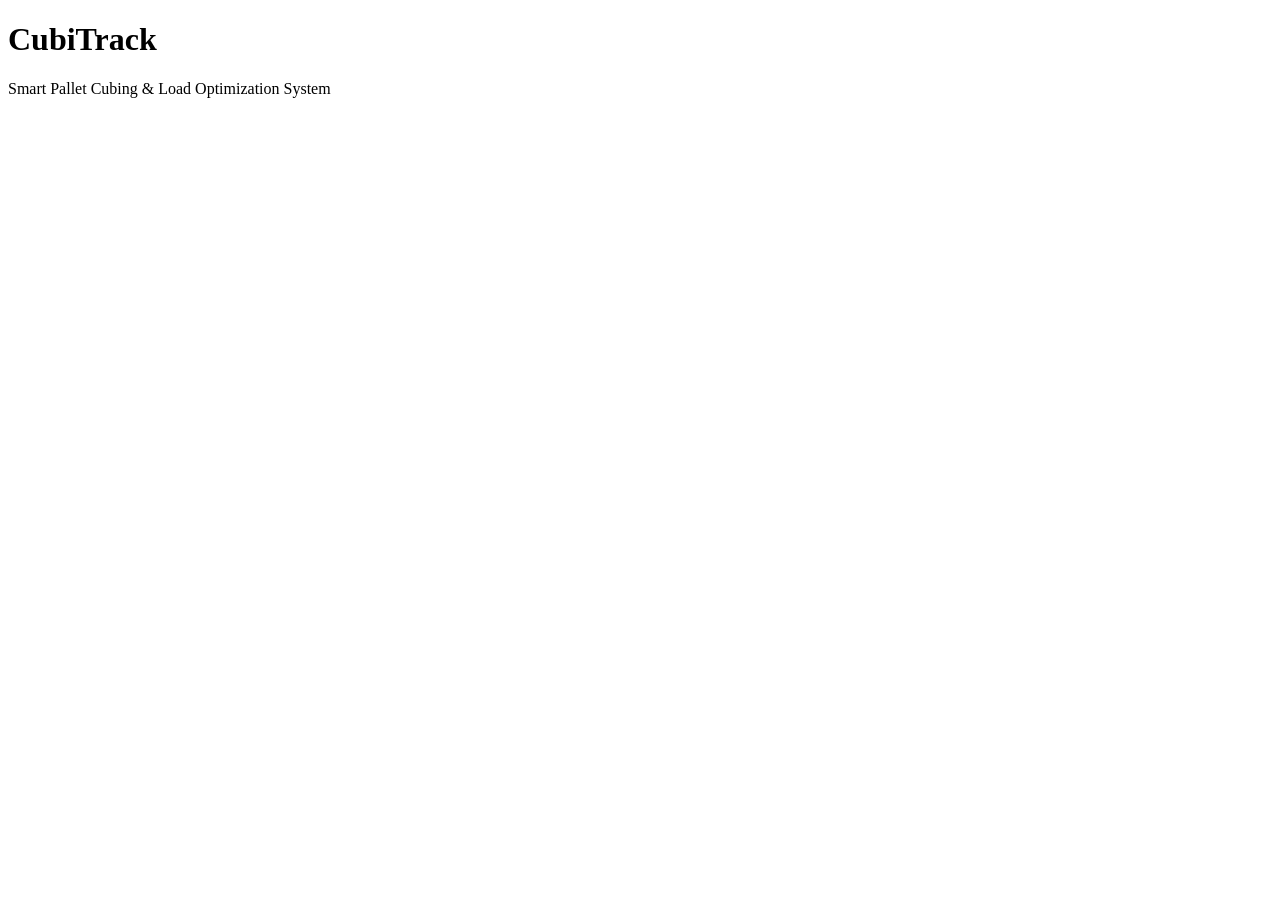
==== index.html @ 2f52f18e "Add initial HTML structure for CubiTrack" ====
<!DOCTYPE html>
<html lang="en">
<head>
    <meta charset="UTF-8">
    <meta name="viewport" content="width=device-width, initial-scale=1.0">
    <title>CubiTrack</title>
</head>


<body>
    <h1>CubiTrack</h1>
    <p>Smart Pallet Cubing & Load Optimization System</p>
</body>
</html>
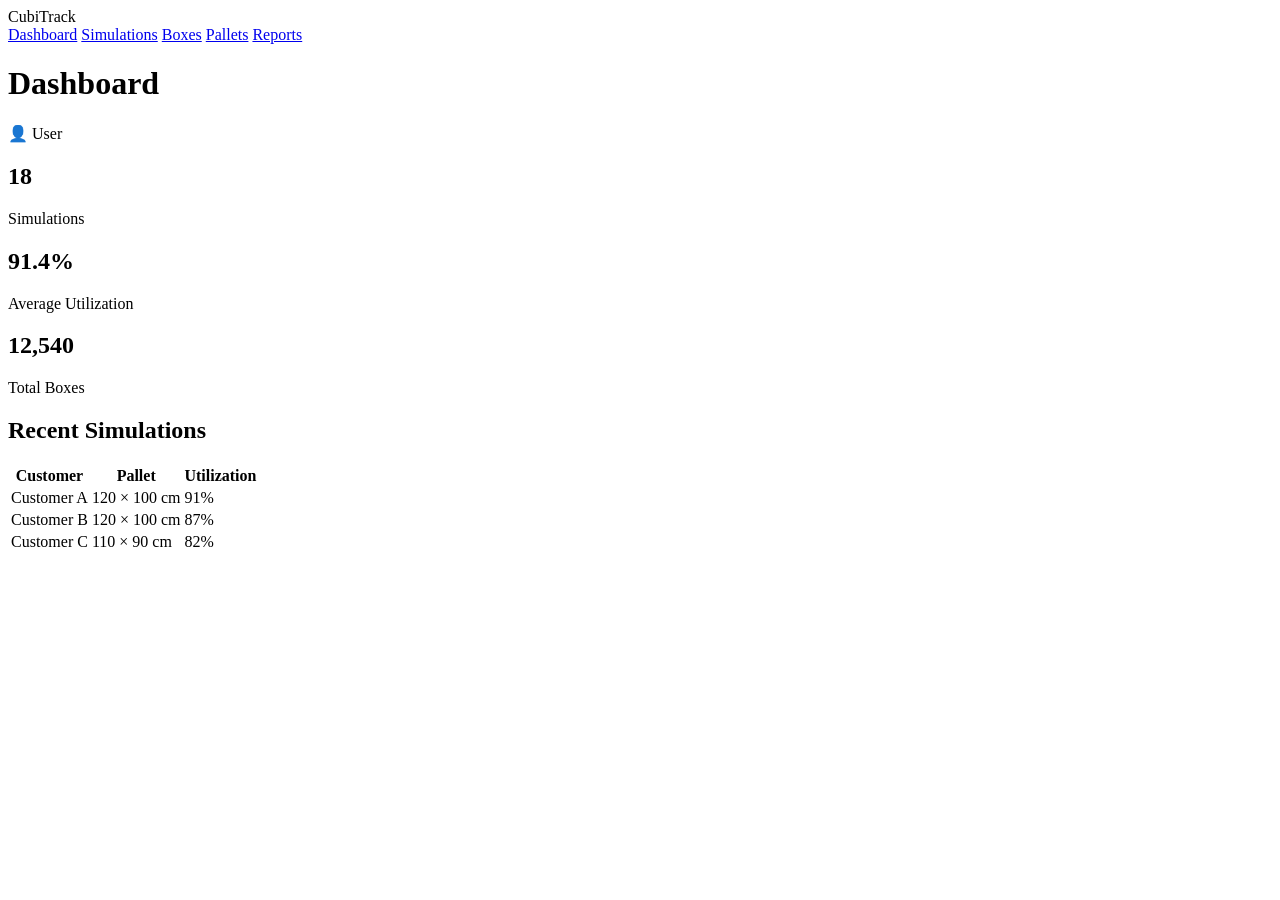
==== commit cdce68aa: "Refactor index.html structure and add sidebar" ====
--- a/index.html
+++ b/index.html
@@ -8,7 +8,109 @@
 
 
 <body>
-    <h1>CubiTrack</h1>
-    <p>Smart Pallet Cubing & Load Optimization System</p>
+    <body>
+
+    <!-- Main application container -->
+    <div class="app">
+
+        <!-- Sidebar -->
+        <aside class="sidebar">
+
+            <div class="logo">
+                CubiTrack
+            </div>
+
+            <nav>
+                <a href="#">Dashboard</a>
+                <a href="#">Simulations</a>
+                <a href="#">Boxes</a>
+                <a href="#">Pallets</a>
+                <a href="#">Reports</a>
+            </nav>
+
+        </aside>
+
+
+        <!-- Main content -->
+        <main class="main-content">
+
+            <header class="topbar">
+
+                <h1>Dashboard</h1>
+
+                <span class="user">
+                    👤 User
+                </span>
+
+            </header>
+
+
+            <!-- Metrics -->
+            <section class="metrics">
+
+                <div class="metric-card">
+                    <h2>18</h2>
+                    <p>Simulations</p>
+                </div>
+
+                <div class="metric-card">
+                    <h2>91.4%</h2>
+                    <p>Average Utilization</p>
+                </div>
+
+                <div class="metric-card">
+                    <h2>12,540</h2>
+                    <p>Total Boxes</p>
+                </div>
+
+            </section>
+
+
+            <!-- Recent simulations -->
+            <section class="simulations">
+
+                <h2>Recent Simulations</h2>
+
+                <table>
+
+                    <thead>
+                        <tr>
+                            <th>Customer</th>
+                            <th>Pallet</th>
+                            <th>Utilization</th>
+                        </tr>
+                    </thead>
+
+                    <tbody>
+
+                        <tr>
+                            <td>Customer A</td>
+                            <td>120 × 100 cm</td>
+                            <td>91%</td>
+                        </tr>
+
+                        <tr>
+                            <td>Customer B</td>
+                            <td>120 × 100 cm</td>
+                            <td>87%</td>
+                        </tr>
+
+                        <tr>
+                            <td>Customer C</td>
+                            <td>110 × 90 cm</td>
+                            <td>82%</td>
+                        </tr>
+
+                    </tbody>
+
+                </table>
+
+            </section>
+
+        </main>
+
+    </div>
+
+</body>
 </body>
 </html>
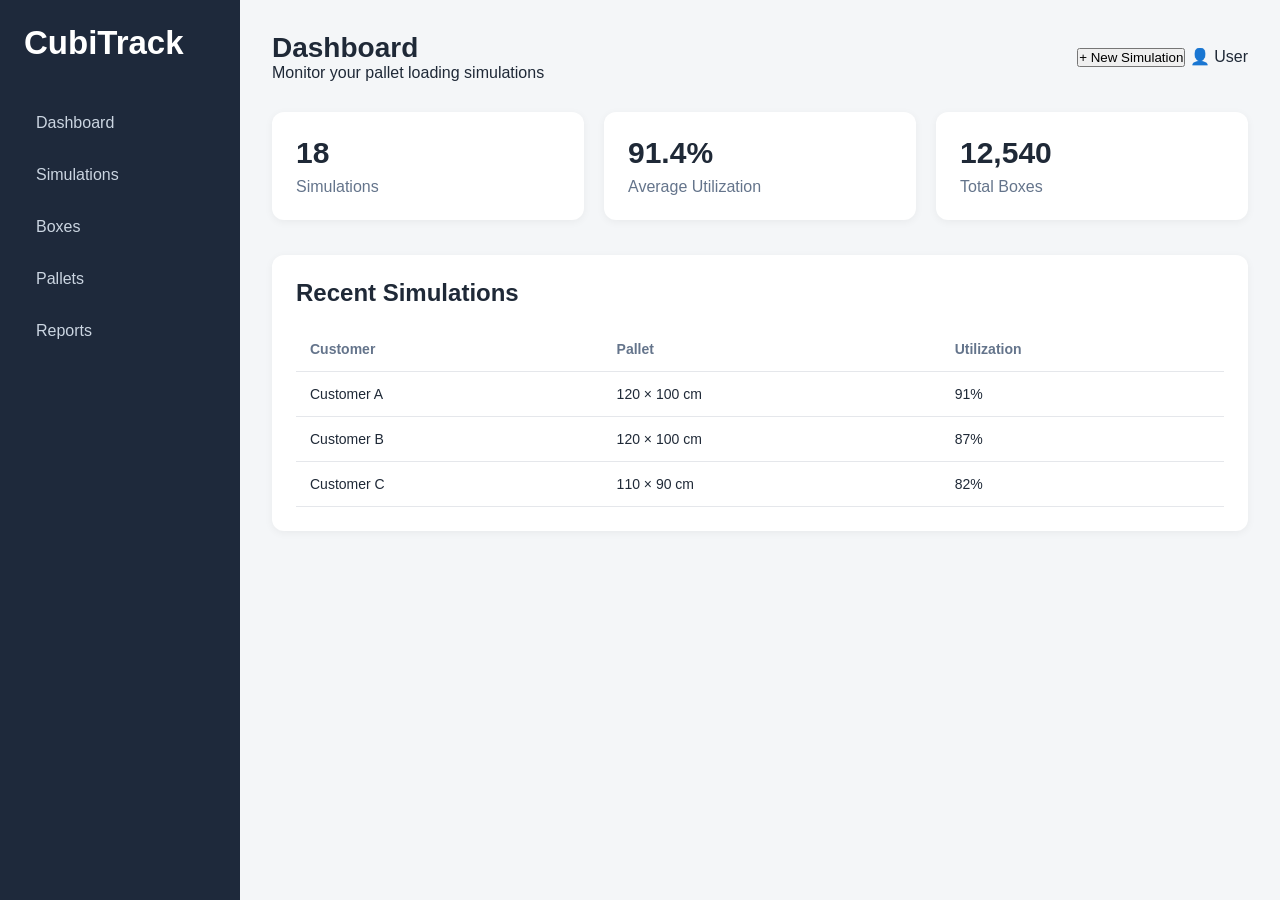
==== commit ba1a6dc8: "Enhance index.html with headings and utilization spans Updated HTML structure with headings and impr" ====
--- a/index.html
+++ b/index.html
@@ -3,7 +3,14 @@
 <head>
     <meta charset="UTF-8">
     <meta name="viewport" content="width=device-width, initial-scale=1.0">
+
     <title>CubiTrack</title>
+
+<link rel="preconnect" href="https://fonts.googleapis.com">
+<link rel="preconnect" href="https://fonts.gstatic.com" crossorigin>
+<link href="https://fonts.googleapis.com/css2?family=Inter:wght@400;500;600;700&display=swap" rel="stylesheet">
+<link rel="stylesheet" href="styles.css">
+
 </head>
 
 
@@ -17,7 +24,7 @@
         <aside class="sidebar">
 
             <div class="logo">
-                CubiTrack
+                <h1>CubiTrack</h1>
             </div>
 
             <nav>
@@ -36,11 +43,25 @@
 
             <header class="topbar">
 
-                <h1>Dashboard</h1>
+                <div>
+                    <h1>Dashboard</h1>
 
-                <span class="user">
-                    👤 User
-                </span>
+                    <p class="page-description">
+                        Monitor your pallet loading simulations
+                    </p>
+                </div>
+
+                <div class="topbar-actions">
+
+                    <button class="btn-primary">
+                        + New Simulation
+                    </button>
+
+                    <span class="user">
+                        👤 User
+                    </span>
+
+                </div>
 
             </header>
 
@@ -86,19 +107,25 @@
                         <tr>
                             <td>Customer A</td>
                             <td>120 × 100 cm</td>
-                            <td>91%</td>
+                            <td>
+                                <span class="utilization high">91%</span>
+                            </td>
                         </tr>
 
                         <tr>
                             <td>Customer B</td>
                             <td>120 × 100 cm</td>
-                            <td>87%</td>
+                            <td>
+                                <span class="utilization medium">87%</span>
+                            </td>
                         </tr>
 
                         <tr>
                             <td>Customer C</td>
                             <td>110 × 90 cm</td>
-                            <td>82%</td>
+                            <td>
+                                <span class="utilization low">82%</span>
+                            </td>
                         </tr>
 
                     </tbody>
--- a/styles.css
+++ b/styles.css
@@ -0,0 +1,154 @@
+/* ========================================
+    CubiTrack - Global Styles
+   ======================================== */
+
+/* Remove default browser spacing */
+* {
+    margin: 0;
+    padding: 0;
+    box-sizing: border-box;
+}
+
+
+/* Base page styles */
+body {
+    font-family: Arial, sans-serif;
+    background-color: #f4f6f8;
+    color: #1f2937;
+}
+
+/* ========================================
+    Main Layout
+   ======================================== */
+
+.app {
+    display: flex;
+    min-height: 100vh;
+}
+
+/* ========================================
+    Sidebar
+   ======================================== */
+
+.sidebar {
+    width: 240px;
+    min-height: 100vh;
+    background-color: #1e293b;
+    color: white;
+    padding: 24px;
+}
+
+.logo {
+    font-size: 22px;
+    font-weight: bold;
+    margin-bottom: 40px;
+}
+
+.sidebar nav {
+    display: flex;
+    flex-direction: column;
+    gap: 10px;
+}
+
+.sidebar nav a {
+    color: #cbd5e1;
+    text-decoration: none;
+    padding: 12px;
+    border-radius: 8px;
+}
+
+.sidebar nav a:hover {
+    background-color: #334155;
+    color: white;
+}
+
+/* ========================================
+    Main Content
+   ======================================== */
+
+.main-content {
+    flex: 1;
+    padding: 32px;
+}
+
+/* ========================================
+    Topbar
+   ======================================== */
+
+.topbar {
+    display: flex;
+    justify-content: space-between;
+    align-items: center;
+    margin-bottom: 30px;
+}
+
+.topbar h1 {
+    font-size: 28px;
+}
+
+.user {
+    color: #1f2937;
+}
+
+/* ========================================
+    Metrics
+   ======================================== */
+
+.metrics {
+    display: grid;
+    grid-template-columns: repeat(3, 1fr);
+    gap: 20px;
+    margin-bottom: 35px;
+}
+
+.metric-card {
+    background-color: white;
+    padding: 24px;
+    border-radius: 12px;
+    box-shadow: 0 2px 8px rgba(0, 0, 0, 0.05);
+}
+
+.metric-card h2 {
+    font-size: 30px;
+    margin-bottom: 8px;
+}
+
+.metric-card p {
+    color: #64748b;
+}
+
+/* ========================================
+    Simulations Table
+   ======================================== */
+
+.simulations {
+    background-color: white;
+    padding: 24px;
+    border-radius: 12px;
+    box-shadow: 0 2px 8px rgba(0, 0, 0, 0.05);
+}
+
+.simulations h2 {
+    margin-bottom: 20px;
+}
+
+table {
+    width: 100%;
+    border-collapse: collapse;
+}
+
+th,
+td {
+    text-align: left;
+    padding: 14px;
+    border-bottom: 1px solid #e5e7eb;
+}
+
+th {
+    color: #64748b;
+    font-size: 14px;
+}
+
+td {
+    font-size: 14px;
+}
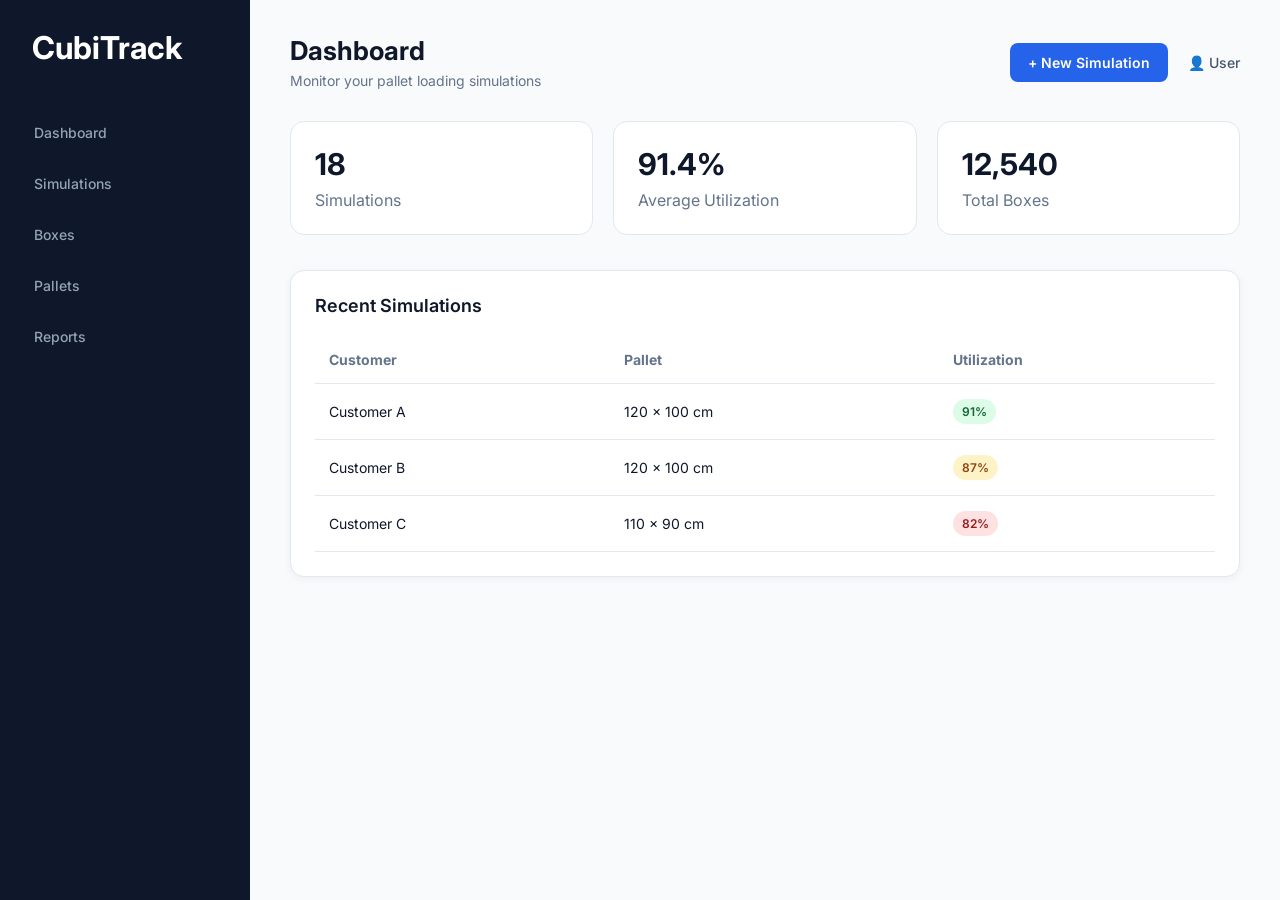
==== commit 2a40603d: "Fix HTML structure and remove duplicate body tag" ====
--- a/index.html
+++ b/index.html
@@ -3,16 +3,12 @@
 <head>
     <meta charset="UTF-8">
     <meta name="viewport" content="width=device-width, initial-scale=1.0">
-
     <title>CubiTrack</title>
-
 <link rel="preconnect" href="https://fonts.googleapis.com">
 <link rel="preconnect" href="https://fonts.gstatic.com" crossorigin>
 <link href="https://fonts.googleapis.com/css2?family=Inter:wght@400;500;600;700&display=swap" rel="stylesheet">
 <link rel="stylesheet" href="styles.css">
-
 </head>
-
 
 <body>
     <body>
@@ -22,11 +18,9 @@
 
         <!-- Sidebar -->
         <aside class="sidebar">
-
             <div class="logo">
                 <h1>CubiTrack</h1>
             </div>
-
             <nav>
                 <a href="#">Dashboard</a>
                 <a href="#">Simulations</a>
@@ -34,66 +28,47 @@
                 <a href="#">Pallets</a>
                 <a href="#">Reports</a>
             </nav>
-
         </aside>
-
 
         <!-- Main content -->
         <main class="main-content">
-
             <header class="topbar">
-
                 <div>
                     <h1>Dashboard</h1>
-
                     <p class="page-description">
                         Monitor your pallet loading simulations
                     </p>
                 </div>
-
                 <div class="topbar-actions">
-
                     <button class="btn-primary">
                         + New Simulation
                     </button>
-
                     <span class="user">
                         👤 User
                     </span>
-
                 </div>
-
             </header>
-
 
             <!-- Metrics -->
             <section class="metrics">
-
                 <div class="metric-card">
                     <h2>18</h2>
                     <p>Simulations</p>
                 </div>
-
                 <div class="metric-card">
                     <h2>91.4%</h2>
                     <p>Average Utilization</p>
                 </div>
-
                 <div class="metric-card">
                     <h2>12,540</h2>
                     <p>Total Boxes</p>
                 </div>
-
             </section>
-
 
             <!-- Recent simulations -->
             <section class="simulations">
-
                 <h2>Recent Simulations</h2>
-
                 <table>
-
                     <thead>
                         <tr>
                             <th>Customer</th>
@@ -101,9 +76,7 @@
                             <th>Utilization</th>
                         </tr>
                     </thead>
-
                     <tbody>
-
                         <tr>
                             <td>Customer A</td>
                             <td>120 × 100 cm</td>
@@ -111,7 +84,6 @@
                                 <span class="utilization high">91%</span>
                             </td>
                         </tr>
-
                         <tr>
                             <td>Customer B</td>
                             <td>120 × 100 cm</td>
@@ -119,7 +91,6 @@
                                 <span class="utilization medium">87%</span>
                             </td>
                         </tr>
-
                         <tr>
                             <td>Customer C</td>
                             <td>110 × 90 cm</td>
@@ -127,17 +98,11 @@
                                 <span class="utilization low">82%</span>
                             </td>
                         </tr>
-
                     </tbody>
-
                 </table>
-
             </section>
-
         </main>
-
     </div>
-
 </body>
 </body>
 </html>
--- a/styles.css
+++ b/styles.css
@@ -1,4 +1,4 @@
-/* ========================================
+/* =====================================================================================================
     CubiTrack - Global Styles
    ======================================== */
 
@@ -12,12 +12,12 @@
 
 /* Base page styles */
 body {
-    font-family: Arial, sans-serif;
-    background-color: #f4f6f8;
-    color: #1f2937;
-}
-
-/* ========================================
+    font-family: 'Inter', sans-serif;
+    background-color: #f8fafc;
+    color: #0f172a;
+}
+
+/* ===================================================================================================
     Main Layout
    ======================================== */
 
@@ -26,52 +26,62 @@
     min-height: 100vh;
 }
 
-/* ========================================
+/* =====================================================================================================
     Sidebar
    ======================================== */
 
 .sidebar {
-    width: 240px;
+    width: 250px;
     min-height: 100vh;
+
+    background-color: #0f172a;
+    color: white;
+
+    padding: 28px 20px;
+
+    display: flex;
+    flex-direction: column;
+}
+
+.logo {
+    font-size: 21px;
+    font-weight: 700;
+
+    padding: 0 12px;
+    margin-bottom: 45px;
+}
+
+.sidebar nav {
+    display: flex;
+    flex-direction: column;
+    gap: 10px;
+}
+
+.sidebar nav a {
+    color: #94a3b8;
+    text-decoration: none;
+    padding: 12px 14px;
+    border-radius: 8px;
+    font-size: 14px;
+    font-weight: 500;
+    transition: 0.2s;
+}
+
+.sidebar nav a:hover {
     background-color: #1e293b;
     color: white;
-    padding: 24px;
-}
-
-.logo {
-    font-size: 22px;
-    font-weight: bold;
-    margin-bottom: 40px;
-}
-
-.sidebar nav {
-    display: flex;
-    flex-direction: column;
-    gap: 10px;
-}
-
-.sidebar nav a {
-    color: #cbd5e1;
-    text-decoration: none;
-    padding: 12px;
-    border-radius: 8px;
-}
-
-.sidebar nav a:hover {
-    background-color: #334155;
-    color: white;
-}
-
-/* ========================================
+}
+
+/* =====================================================================================================
     Main Content
    ======================================== */
 
 .main-content {
     flex: 1;
-    padding: 32px;
-}
-
-/* ========================================
+    padding: 35px 40px;
+    max-width: 1600px;
+}
+/* =====================================================================================================
     Topbar
    ======================================== */
 
@@ -79,18 +89,21 @@
     display: flex;
     justify-content: space-between;
     align-items: center;
-    margin-bottom: 30px;
+    margin-bottom: 32px;
 }
 
 .topbar h1 {
-    font-size: 28px;
+    font-size: 26px;
+    font-weight: 700;
 }
 
 .user {
-    color: #1f2937;
-}
-
-/* ========================================
+    color: #475569;
+    font-size: 14px;
+    font-weight: 500;
+}
+
+/* =====================================================================================================
     Metrics
    ======================================== */
 
@@ -104,12 +117,19 @@
 .metric-card {
     background-color: white;
     padding: 24px;
-    border-radius: 12px;
-    box-shadow: 0 2px 8px rgba(0, 0, 0, 0.05);
+    border-radius: 14px;
+    border: 1px solid #e2e8f0;
+    transition: 0.2s;
+}
+
+.metric-card:hover {
+    transform: translateY(-2px);
+    box-shadow: 0 8px 20px rgba(15, 23, 42, 0.08);
 }
 
 .metric-card h2 {
     font-size: 30px;
+    font-weight: 700;
     margin-bottom: 8px;
 }
 
@@ -117,7 +137,7 @@
     color: #64748b;
 }
 
-/* ========================================
+/* =====================================================================================================
     Simulations Table
    ======================================== */
 
@@ -152,3 +172,139 @@
 td {
     font-size: 14px;
 }
+
+.page-description {
+    margin-top: 6px;
+    color: #64748b;
+    font-size: 14px;
+}
+
+.topbar-actions {
+    display: flex;
+    align-items: center;
+    gap: 20px;
+}
+
+.btn-primary {
+    border: none;
+    background-color: #2563eb;
+    color: white;
+    padding: 11px 18px;
+    border-radius: 8px;
+    font-family: inherit;
+    font-size: 14px;
+    font-weight: 600;
+    cursor: pointer;
+    transition: 0.2s;
+}
+
+.btn-primary {
+    border: none;
+    background-color: #2563eb;
+    color: white;
+    padding: 11px 18px;
+    border-radius: 8px;
+    font-family: inherit;
+    font-size: 14px;
+    font-weight: 600;
+    cursor: pointer;
+    transition: 0.2s;
+}
+
+.btn-primary:hover {
+    background-color: #1d4ed8;
+    transform: translateY(-1px);
+}
+
+.simulations {
+    background-color: white;
+    padding: 24px;
+    border-radius: 14px;
+    border: 1px solid #e2e8f0;
+}
+
+.simulations h2 {
+    font-size: 18px;
+    font-weight: 600;
+    margin-bottom: 20px;
+}
+
+th,
+td {
+    text-align: left;
+    padding: 15px 14px;
+    border-bottom: 1px solid #e2e8f0;
+}
+
+tbody tr:hover {
+    background-color: #f8fafc;
+}
+
+.utilization {
+    display: inline-block;
+    padding: 5px 9px;
+    border-radius: 20px;
+    font-size: 12px;
+    font-weight: 600;
+}
+
+.utilization.high {
+    background-color: #dcfce7;
+    color: #166534;
+}
+
+.utilization.medium {
+    background-color: #fef3c7;
+    color: #92400e;
+}
+
+.utilization.low {
+    background-color: #fee2e2;
+    color: #991b1b;
+}
+
+
+/* =====================================================================================================
+    Responsive Design
+   ======================================== */
+@media (max-width: 900px) {
+
+    .sidebar {
+        width: 200px;
+    }
+
+    .main-content {
+        padding: 25px;
+    }
+
+    .metrics {
+        grid-template-columns: 1fr;
+    }
+
+}
+
+@media (max-width: 600px) {
+
+    .sidebar {
+        display: none;
+    }
+
+    .main-content {
+        padding: 20px;
+    }
+
+    .topbar {
+        align-items: flex-start;
+        flex-direction: column;
+        gap: 20px;
+    }
+
+    .topbar-actions {
+        width: 100%;
+        justify-content: space-between;
+    }
+
+    .simulations {
+        overflow-x: auto;
+    }
+}
